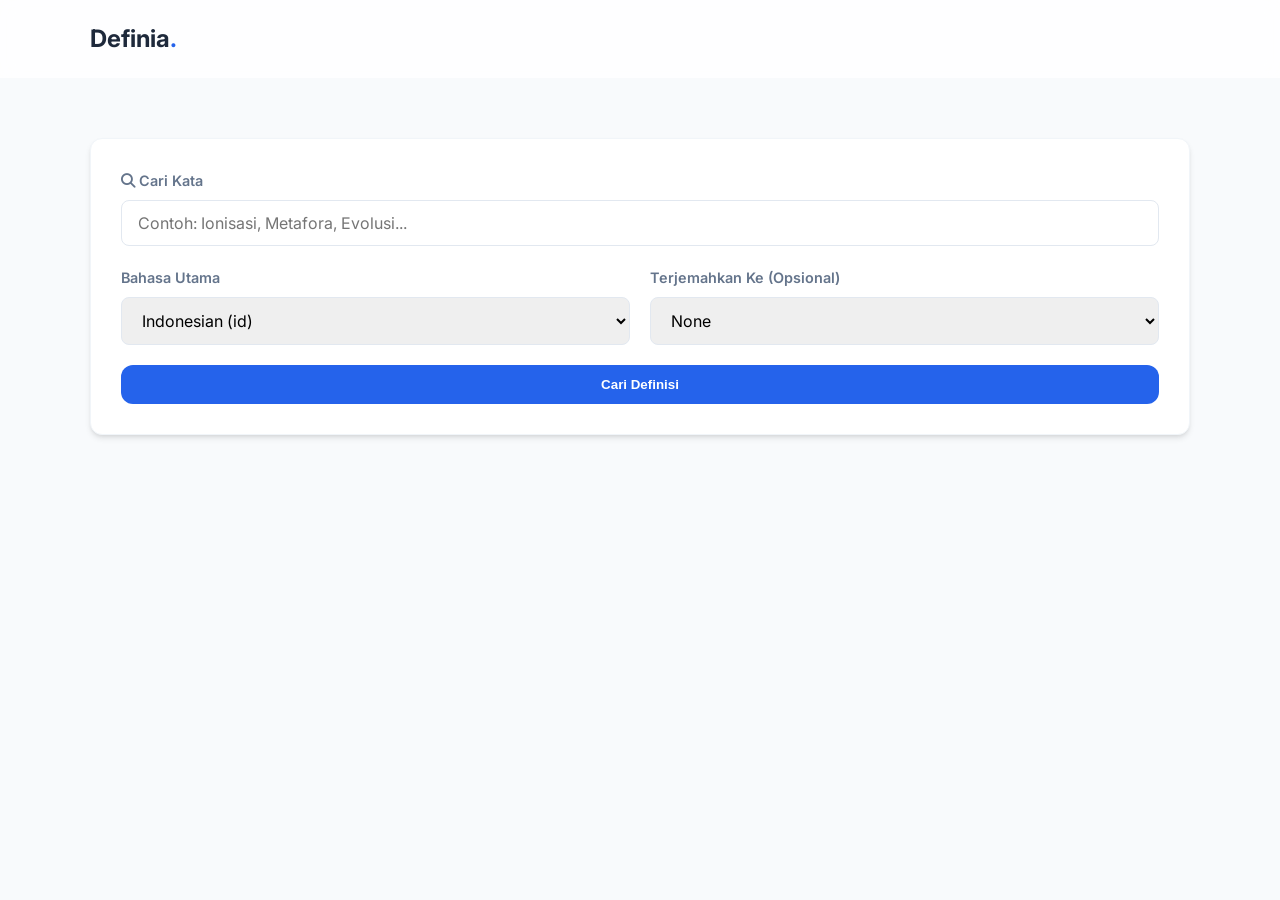
==== define.html @ 72fd2062 "Add files via upload" ====
<!DOCTYPE html>
<html lang="id">
<head>
    <meta charset="UTF-8">
    <meta name="viewport" content="width=device-width, initial-scale=1.0">
    <title>Definisikan Kata - Definia</title>
    <link rel="stylesheet" href="https://cdnjs.cloudflare.com/ajax/libs/font-awesome/6.4.0/css/all.min.css">
    <link rel="stylesheet" href="style.css">
    <link href="https://fonts.googleapis.com/css2?family=Inter:wght@300;400;600;700&display=swap" rel="stylesheet">
</head>
<body class="bg-light">
    <nav class="navbar shadow-sm">
        <div class="container nav-container">
            <a href="index.html" class="logo">Definia<span>.</span></a>
        </div>
    </nav>

    <main class="container section-padding">
        <section class="search-box card">
            <div class="form-group">
                <label><i class="fas fa-search"></i> Cari Kata</label>
                <input type="text" id="wordInput" placeholder="Contoh: Ionisasi, Metafora, Evolusi..." autocomplete="off">
            </div>
            
            <div class="search-options">
                <div class="form-group">
                    <label>Bahasa Utama</label>
                    <select id="mainLang">
                        <option value="auto">Auto Detect</option>
                        <option value="id" selected>Indonesian (id)</option>
                        <option value="en">English (en)</option>
                        <option value="ar">Arabic (ar)</option>
                        <option value="zh">Chinese Mandarin (zh)</option>
                        <option value="fr">French (fr)</option>
                        <option value="es">Spanish (es)</option>
                        <option value="ru">Russian (ru)</option>
                        <option value="pt">Portuguese (pt)</option>
                        <option value="de">German (de)</option>
                        <option value="ja">Japanese (ja)</option>
                        <option value="ko">Korean (ko)</option>
                        <option value="hi">Hindi (hi)</option>
                        <option value="tr">Turkish (tr)</option>
                        <option value="it">Italian (it)</option>
                        <option value="nl">Dutch (nl)</option>
                        <option value="th">Thai (th)</option>
                        <option value="vi">Vietnamese (vi)</option>
                        <option value="ms">Malay (ms)</option>
                        <option value="jv">Javanese (jv)</option>
                        <option value="su">Sundanese (su)</option>
                    </select>
                </div>
                <div class="form-group">
                    <label>Terjemahkan Ke (Opsional)</label>
                    <select id="translateLang">
                        <option value="">None</option>
                        <option value="en">English (en)</option>
                        <option value="id">Indonesian (id)</option>
                        <option value="jv">Javanese (jv)</option>
                        <option value="su">Sundanese (su)</option>
                        </select>
                </div>
            </div>
            <button id="searchBtn" class="btn btn-primary btn-block">Cari Definisi</button>
        </section>

        <div id="loading" class="hidden text-center section-padding">
            <div class="spinner"></div>
            <p>Menganalisis kata dengan AI...</p>
        </div>

        <div id="errorMessage" class="hidden card error-card">
            <i class="fas fa-exclamation-circle"></i>
            <p>Kata tidak ditemukan atau terjadi kesalahan. Silakan coba kata lain.</p>
        </div>

        <article id="resultArea" class="hidden">
            </article>
    </main>

    <script src="script.js"></script>
</body>
</html>
---- style.css ----
:root {
    --primary: #2563eb;
    --primary-dark: #1d4ed8;
    --text-main: #1e293b;
    --text-muted: #64748b;
    --bg-light: #f8fafc;
    --white: #ffffff;
    --radius: 12px;
    --shadow: 0 4px 6px -1px rgb(0 0 0 / 0.1), 0 2px 4px -2px rgb(0 0 0 / 0.1);
    --transition: all 0.3s cubic-bezier(0.4, 0, 0.2, 1);
}

* {
    margin: 0;
    padding: 0;
    box-sizing: border-box;
}

body {
    font-family: 'Inter', sans-serif;
    color: var(--text-main);
    line-height: 1.6;
    background: var(--white);
    overflow-x: hidden;
}

.bg-light { background-color: var(--bg-light); }
.container { width: 90%; max-width: 1100px; margin: 0 auto; }
.section-padding { padding: 60px 0; }
.hidden { display: none !important; }

/* Typography */
h1 { font-size: 2.5rem; font-weight: 700; line-height: 1.2; margin-bottom: 1.5rem; }
.text-gradient { background: linear-gradient(90deg, #2563eb, #7c3aed); -webkit-background-clip: text; -webkit-text-fill-color: transparent; }
.badge { display: inline-block; padding: 4px 12px; background: #dbeafe; color: var(--primary); border-radius: 20px; font-size: 0.8rem; font-weight: 600; margin-bottom: 1rem; }

/* Buttons */
.btn { display: inline-block; padding: 12px 24px; border-radius: var(--radius); text-decoration: none; font-weight: 600; transition: var(--transition); border: none; cursor: pointer; text-align: center; }
.btn-primary { background: var(--primary); color: white; }
.btn-primary:hover { background: var(--primary-dark); transform: translateY(-2px); box-shadow: 0 10px 15px -3px rgba(37, 99, 235, 0.3); }
.btn-outline { border: 2px solid #e2e8f0; color: var(--text-main); }
.btn-block { width: 100%; display: block; }

/* Navbar */
.navbar { padding: 20px 0; position: sticky; top: 0; background: rgba(255, 255, 255, 0.8); backdrop-filter: blur(10px); z-index: 100; }
.nav-container { display: flex; justify-content: space-between; align-items: center; }
.logo { font-size: 1.5rem; font-weight: 700; color: var(--text-main); text-decoration: none; }
.logo span { color: var(--primary); }

/* Forms */
.card { background: var(--white); padding: 30px; border-radius: var(--radius); border: 1px solid #f1f5f9; box-shadow: var(--shadow); margin-bottom: 24px; }
.form-group { margin-bottom: 20px; }
.form-group label { display: block; font-size: 0.9rem; font-weight: 600; margin-bottom: 8px; color: var(--text-muted); }
input, select { width: 100%; padding: 12px 16px; border-radius: 8px; border: 1px solid #e2e8f0; font-family: inherit; font-size: 1rem; transition: var(--transition); }
input:focus, select:focus { outline: none; border-color: var(--primary); box-shadow: 0 0 0 3px rgba(37, 99, 235, 0.1); }

/* Result Layout */
.result-header { border-bottom: 2px solid #f1f5f9; padding-bottom: 20px; margin-bottom: 25px; }
.word-title { font-size: 2rem; text-transform: capitalize; }
.word-meta { color: var(--text-muted); display: flex; gap: 15px; margin-top: 5px; }
.section-title { font-size: 1.2rem; margin: 25px 0 15px; border-left: 4px solid var(--primary); padding-left: 15px; }
.meaning-box { margin-bottom: 20px; }
.meaning-box h4 { font-size: 0.9rem; color: var(--text-muted); text-transform: uppercase; letter-spacing: 1px; }
.example-list { padding-left: 20px; }
.example-list li { margin-bottom: 10px; font-style: italic; }

/* Animations */
@keyframes fadeInUp {
    from { opacity: 0; transform: translateY(20px); }
    to { opacity: 1; transform: translateY(0); }
}
.animate-up { animation: fadeInUp 0.6s forwards; }

.spinner { width: 40px; height: 40px; border: 4px solid #f3f3f3; border-top: 4px solid var(--primary); border-radius: 50%; margin: 0 auto 15px; animation: spin 1s linear infinite; }
@keyframes spin { 0% { transform: rotate(0deg); } 100% { transform: rotate(360deg); } }

/* Mobile Specific */
@media (max-width: 768px) {
    h1 { font-size: 2rem; }
    .search-options { grid-template-columns: 1fr; }
    .grid-3 { display: grid; grid-template-columns: 1fr; gap: 20px; }
}

@media (min-width: 769px) {
    .search-options { display: grid; grid-template-columns: 1fr 1fr; gap: 20px; }
    .grid-3 { display: grid; grid-template-columns: repeat(3, 1fr); gap: 30px; }
    .steps { display: grid; grid-template-columns: repeat(3, 1fr); gap: 40px; }
}
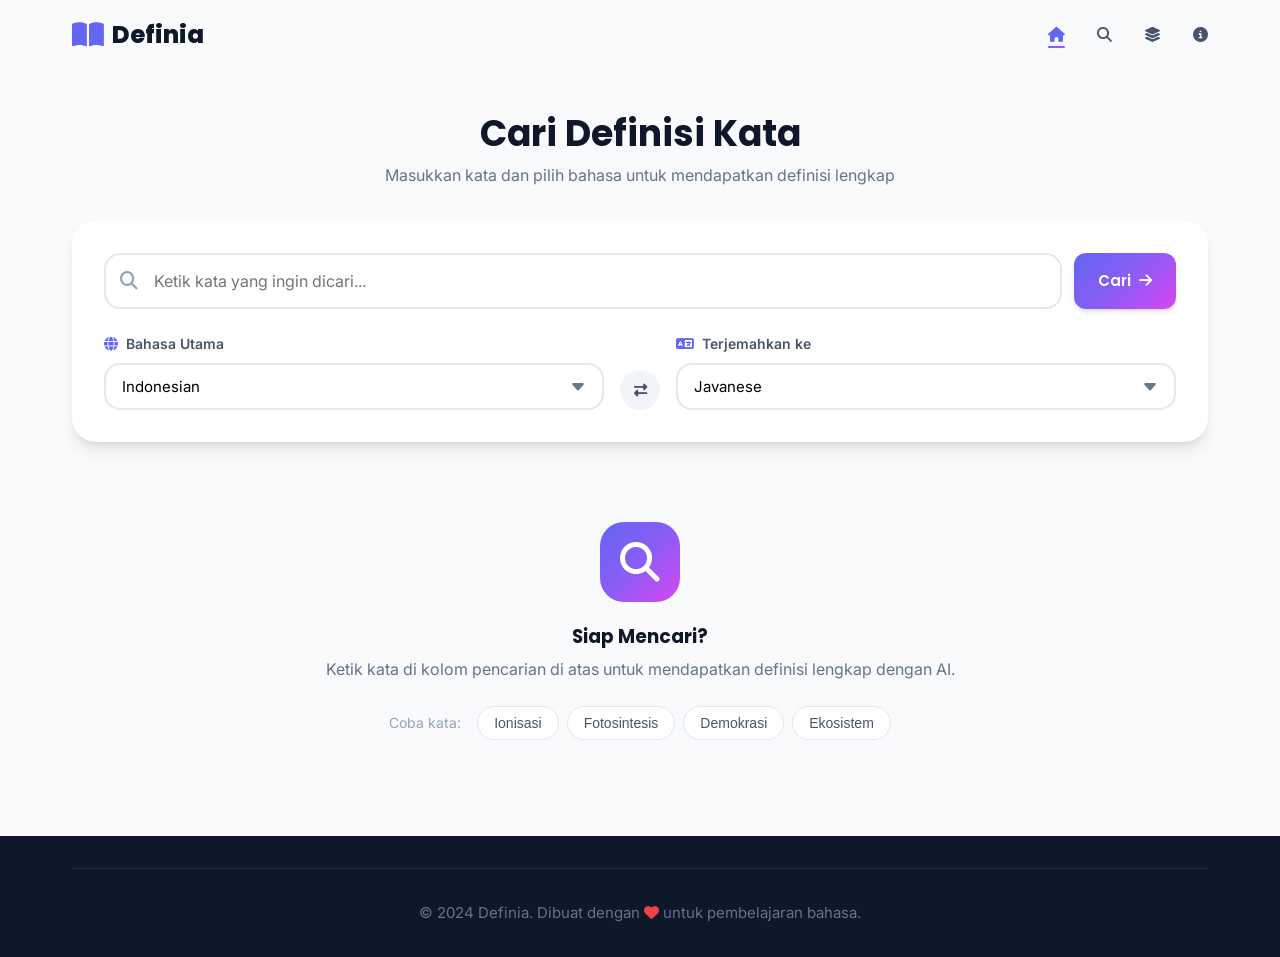
==== commit 4dacd455: "Add files via upload" ====
--- a/define.html
+++ b/define.html
@@ -3,79 +3,286 @@
 <head>
     <meta charset="UTF-8">
     <meta name="viewport" content="width=device-width, initial-scale=1.0">
-    <title>Definisikan Kata - Definia</title>
+    <title>Cari Definisi - Definia</title>
+    <link rel="preconnect" href="https://fonts.googleapis.com">
+    <link rel="preconnect" href="https://fonts.gstatic.com" crossorigin>
+    <link href="https://fonts.googleapis.com/css2?family=Inter:wght@300;400;500;600;700;800&family=Poppins:wght@400;500;600;700;800&display=swap" rel="stylesheet">
     <link rel="stylesheet" href="https://cdnjs.cloudflare.com/ajax/libs/font-awesome/6.4.0/css/all.min.css">
     <link rel="stylesheet" href="style.css">
-    <link href="https://fonts.googleapis.com/css2?family=Inter:wght@300;400;600;700&display=swap" rel="stylesheet">
 </head>
-<body class="bg-light">
-    <nav class="navbar shadow-sm">
-        <div class="container nav-container">
-            <a href="index.html" class="logo">Definia<span>.</span></a>
+<body class="define-page">
+    <!-- Navigation -->
+    <nav class="navbar navbar-scrolled">
+        <div class="container">
+            <a href="index.html" class="logo">
+                <i class="fas fa-book-open"></i>
+                <span>Definia</span>
+            </a>
+            <button class="nav-toggle" aria-label="Toggle navigation">
+                <span></span>
+                <span></span>
+                <span></span>
+            </button>
+            <ul class="nav-menu">
+                <li><a href="index.html" class="active"><i class="fa-solid fa-house"></i></a></li>
+                <li><a href="define.html"><i class="fa-solid fa-magnifying-glass"></i></a></li>
+                <li><a href="#features"><i class="fa-solid fa-layer-group"></i></a></li>
+                <li><a href="#how-it-works"><i class="fa-solid fa-circle-info"></i></a></li>
+            </ul>
         </div>
     </nav>
 
-    <main class="container section-padding">
-        <section class="search-box card">
-            <div class="form-group">
-                <label><i class="fas fa-search"></i> Cari Kata</label>
-                <input type="text" id="wordInput" placeholder="Contoh: Ionisasi, Metafora, Evolusi..." autocomplete="off">
-            </div>
-            
-            <div class="search-options">
-                <div class="form-group">
-                    <label>Bahasa Utama</label>
-                    <select id="mainLang">
-                        <option value="auto">Auto Detect</option>
-                        <option value="id" selected>Indonesian (id)</option>
-                        <option value="en">English (en)</option>
-                        <option value="ar">Arabic (ar)</option>
-                        <option value="zh">Chinese Mandarin (zh)</option>
-                        <option value="fr">French (fr)</option>
-                        <option value="es">Spanish (es)</option>
-                        <option value="ru">Russian (ru)</option>
-                        <option value="pt">Portuguese (pt)</option>
-                        <option value="de">German (de)</option>
-                        <option value="ja">Japanese (ja)</option>
-                        <option value="ko">Korean (ko)</option>
-                        <option value="hi">Hindi (hi)</option>
-                        <option value="tr">Turkish (tr)</option>
-                        <option value="it">Italian (it)</option>
-                        <option value="nl">Dutch (nl)</option>
-                        <option value="th">Thai (th)</option>
-                        <option value="vi">Vietnamese (vi)</option>
-                        <option value="ms">Malay (ms)</option>
-                        <option value="jv">Javanese (jv)</option>
-                        <option value="su">Sundanese (su)</option>
-                    </select>
-                </div>
-                <div class="form-group">
-                    <label>Terjemahkan Ke (Opsional)</label>
-                    <select id="translateLang">
-                        <option value="">None</option>
-                        <option value="en">English (en)</option>
-                        <option value="id">Indonesian (id)</option>
-                        <option value="jv">Javanese (jv)</option>
-                        <option value="su">Sundanese (su)</option>
+    <!-- Search Section -->
+    <section class="search-section">
+        <div class="container">
+            <div class="search-header">
+                <h1>Cari Definisi Kata</h1>
+                <p>Masukkan kata dan pilih bahasa untuk mendapatkan definisi lengkap</p>
+            </div>
+
+            <div class="search-box">
+                <div class="search-input-group">
+                    <div class="input-wrapper">
+                        <i class="fas fa-search"></i>
+                        <input type="text" id="wordInput" placeholder="Ketik kata yang ingin dicari..." autocomplete="off">
+                    </div>
+                    <button id="searchBtn" class="btn btn-primary btn-search">
+                        <span>Cari</span>
+                        <i class="fas fa-arrow-right"></i>
+                    </button>
+                </div>
+
+                <div class="language-selectors">
+                    <div class="lang-group">
+                        <label for="mainLang">
+                            <i class="fas fa-globe"></i>
+                            Bahasa Utama
+                        </label>
+                        <select id="mainLang">
+                            <option value="auto">Auto Detect</option>
+                            <option value="en">English</option>
+                            <option value="id" selected>Indonesian</option>
+                            <option value="ar">Arabic</option>
+                            <option value="zh">Chinese Mandarin</option>
+                            <option value="fr">French</option>
+                            <option value="es">Spanish</option>
+                            <option value="ru">Russian</option>
+                            <option value="pt">Portuguese</option>
+                            <option value="de">German</option>
+                            <option value="ja">Japanese</option>
+                            <option value="ko">Korean</option>
+                            <option value="hi">Hindi</option>
+                            <option value="tr">Turkish</option>
+                            <option value="it">Italian</option>
+                            <option value="nl">Dutch</option>
+                            <option value="th">Thai</option>
+                            <option value="vi">Vietnamese</option>
+                            <option value="ms">Malay</option>
+                            <option value="jv">Javanese</option>
+                            <option value="su">Sundanese</option>
                         </select>
-                </div>
-            </div>
-            <button id="searchBtn" class="btn btn-primary btn-block">Cari Definisi</button>
-        </section>
-
-        <div id="loading" class="hidden text-center section-padding">
-            <div class="spinner"></div>
-            <p>Menganalisis kata dengan AI...</p>
+                    </div>
+
+                    <button id="swapLang" class="swap-btn" title="Tukar bahasa">
+                        <i class="fas fa-exchange-alt"></i>
+                    </button>
+
+                    <div class="lang-group">
+                        <label for="translateLang">
+                            <i class="fas fa-language"></i>
+                            Terjemahkan ke
+                        </label>
+                        <select id="translateLang">
+                            <option value="">Tanpa Terjemahan</option>
+                            <option value="en">English</option>
+                            <option value="id">Indonesian</option>
+                            <option value="ar">Arabic</option>
+                            <option value="zh">Chinese Mandarin</option>
+                            <option value="fr">French</option>
+                            <option value="es">Spanish</option>
+                            <option value="ru">Russian</option>
+                            <option value="pt">Portuguese</option>
+                            <option value="de">German</option>
+                            <option value="ja">Japanese</option>
+                            <option value="ko">Korean</option>
+                            <option value="hi">Hindi</option>
+                            <option value="tr">Turkish</option>
+                            <option value="it">Italian</option>
+                            <option value="nl">Dutch</option>
+                            <option value="th">Thai</option>
+                            <option value="vi">Vietnamese</option>
+                            <option value="ms">Malay</option>
+                            <option value="jv" selected>Javanese</option>
+                            <option value="su">Sundanese</option>
+                        </select>
+                    </div>
+                </div>
+            </div>
+
+            <!-- Loading State -->
+            <div id="loadingState" class="loading-state hidden">
+                <div class="loading-spinner">
+                    <div class="spinner"></div>
+                </div>
+                <p>Mencari definisi...</p>
+            </div>
+
+            <!-- Error State -->
+            <div id="errorState" class="error-state hidden">
+                <div class="error-icon">
+                    <i class="fas fa-exclamation-circle"></i>
+                </div>
+                <h3>Oops! Terjadi Kesalahan</h3>
+                <p id="errorMessage">Tidak dapat menemukan definisi untuk kata tersebut.</p>
+                <button id="retryBtn" class="btn btn-secondary">
+                    <i class="fas fa-redo"></i>
+                    Coba Lagi
+                </button>
+            </div>
+
+            <!-- Results Container -->
+            <div id="resultsContainer" class="results-container hidden">
+                <!-- Main Definition Card -->
+                <div class="result-card main-result">
+                    <div class="result-header">
+                        <div class="word-title">
+                            <h2 id="resultWord">Ionisasi</h2>
+                            <span id="resultType" class="word-type">noun</span>
+                        </div>
+                        <div class="detected-lang">
+                            <i class="fas fa-flag"></i>
+                            <span id="detectedLang">Indonesian</span>
+                        </div>
+                    </div>
+
+                    <div class="result-body">
+                        <div class="meaning-section">
+                            <div class="meaning-block">
+                                <h4>
+                                    <i class="fas fa-book"></i>
+                                    Definisi Resmi
+                                </h4>
+                                <p id="officialMeaning">Proses pembentukan ion dari atom atau molekul yang netral melalui pelepasan atau penangkapan elektron.</p>
+                            </div>
+                            <div class="meaning-block">
+                                <h4>
+                                    <i class="fas fa-lightbulb"></i>
+                                    Definisi Umum
+                                </h4>
+                                <p id="generalMeaning">Ionisasi adalah fenomena perubahan suatu atom atau molekul yang awalnya bermuatan netral menjadi bermuatan listrik karena kehilangan atau mendapatkan elektron.</p>
+                            </div>
+                        </div>
+
+                        <div class="linguistic-section">
+                            <h4>
+                                <i class="fas fa-history"></i>
+                                Informasi Linguistik
+                            </h4>
+                            <div class="linguistic-content">
+                                <div class="etymology">
+                                    <strong>Etimologi:</strong>
+                                    <p id="etymology">Berasal dari kata serapan bahasa Inggris 'ionization'.</p>
+                                </div>
+                                <div class="usage-context">
+                                    <strong>Konteks Penggunaan:</strong>
+                                    <ul id="usageContext">
+                                        <li>Fisika atom</li>
+                                        <li>Kimia analitik</li>
+                                        <li>Teknologi kelistrikan</li>
+                                        <li>Ilmu atmosfer</li>
+                                    </ul>
+                                </div>
+                            </div>
+                        </div>
+
+                        <div class="examples-section">
+                            <h4>
+                                <i class="fas fa-quote-left"></i>
+                                Contoh Penggunaan
+                            </h4>
+                            <ul id="examplesList">
+                                <li>Radiasi ultraviolet dapat menyebabkan ionisasi gas di lapisan atas atmosfer.</li>
+                                <li>Energi ionisasi adalah energi minimal yang dibutuhkan untuk melepaskan elektron terluar.</li>
+                                <li>Proses ionisasi udara digunakan dalam alat pembersih udara modern.</li>
+                            </ul>
+                        </div>
+                    </div>
+                </div>
+
+                <!-- Translation Card -->
+                <div id="translationCard" class="result-card translation-result hidden">
+                    <div class="translation-header">
+                        <i class="fas fa-language"></i>
+                        <h3>Terjemahan</h3>
+                        <span id="translatedLang" class="translated-lang-badge">Javanese</span>
+                    </div>
+                    <div class="translation-body">
+                        <div class="meaning-section">
+                            <div class="meaning-block">
+                                <h4>Definisi Resmi</h4>
+                                <p id="translatedOfficial">Prosès maluné atom utawa molekul sing mauné nétral dadi ion kanthi cara ngculaké utawa nampa èlèktron.</p>
+                            </div>
+                            <div class="meaning-block">
+                                <h4>Definisi Umum</h4>
+                                <p id="translatedGeneral">Ionisasi yaiku kedadéan owahé atom utawa molekul sing mauné nétral dadi duwé muatan listrik amarga kélangan utawa olèh tambahan èlèktron.</p>
+                            </div>
+                        </div>
+
+                        <div class="linguistic-section">
+                            <h4>Informasi Linguistik</h4>
+                            <div class="etymology">
+                                <strong>Etimologi:</strong>
+                                <p id="translatedEtymology">Asalé saka tembung serapan basa Inggris 'ionization'.</p>
+                            </div>
+                            <div class="usage-context">
+                                <strong>Konteks Penggunaan:</strong>
+                                <ul id="translatedUsageContext">
+                                    <li>Fisika atom</li>
+                                    <li>Kimia analitik</li>
+                                    <li>Tèknologi kelistrikan</li>
+                                    <li>Èlmu atmosfer</li>
+                                </ul>
+                            </div>
+                        </div>
+
+                        <div class="examples-section">
+                            <h4>Contoh Penggunaan</h4>
+                            <ul id="translatedExamples">
+                                <li>Radiasi ultraviolet bisa njalari ionisasi gas ing lapisan dhuwur atmosfer.</li>
+                                <li>Energi ionisasi yaiku ènergi paling sithik sing dibutuhaké kanggo ngculaké èlèktron paling njaba.</li>
+                                <li>Prosès ionisasi hawa digunakaké ing piranti pembersih hawa modhèren.</li>
+                            </ul>
+                        </div>
+                    </div>
+                </div>
+            </div>
+
+            <!-- Empty State -->
+            <div id="emptyState" class="empty-state">
+                <div class="empty-illustration">
+                    <i class="fas fa-search"></i>
+                </div>
+                <h3>Siap Mencari?</h3>
+                <p>Ketik kata di kolom pencarian di atas untuk mendapatkan definisi lengkap dengan AI.</p>
+                <div class="quick-suggestions">
+                    <span class="suggestion-label">Coba kata:</span>
+                    <button class="suggestion-chip" data-word="ionisasi">Ionisasi</button>
+                    <button class="suggestion-chip" data-word="fotosintesis">Fotosintesis</button>
+                    <button class="suggestion-chip" data-word="demokrasi">Demokrasi</button>
+                    <button class="suggestion-chip" data-word="ekosistem">Ekosistem</button>
+                </div>
+            </div>
         </div>
-
-        <div id="errorMessage" class="hidden card error-card">
-            <i class="fas fa-exclamation-circle"></i>
-            <p>Kata tidak ditemukan atau terjadi kesalahan. Silakan coba kata lain.</p>
+    </section>
+
+    <!-- Footer -->
+    <footer class="footer footer-minimal">
+        <div class="container">
+            <div class="footer-bottom">
+                <p>&copy; 2024 Definia. Dibuat dengan <i class="fas fa-heart"></i> untuk pembelajaran bahasa.</p>
+            </div>
         </div>
-
-        <article id="resultArea" class="hidden">
-            </article>
-    </main>
+    </footer>
 
     <script src="script.js"></script>
 </body>
--- a/style.css
+++ b/style.css
@@ -1,88 +1,1403 @@
+/* ============================================
+   DEFINIA - AI Dictionary
+   Modern, Clean, Professional Design
+   ============================================ */
+
+/* CSS Variables */
 :root {
-    --primary: #2563eb;
-    --primary-dark: #1d4ed8;
-    --text-main: #1e293b;
-    --text-muted: #64748b;
-    --bg-light: #f8fafc;
+    --primary: #6366f1;
+    --primary-dark: #4f46e5;
+    --primary-light: #818cf8;
+    --secondary: #06b6d4;
+    --accent: #f59e0b;
+    --success: #10b981;
+    --error: #ef4444;
+    
+    --gray-50: #f8fafc;
+    --gray-100: #f1f5f9;
+    --gray-200: #e2e8f0;
+    --gray-300: #cbd5e1;
+    --gray-400: #94a3b8;
+    --gray-500: #64748b;
+    --gray-600: #475569;
+    --gray-700: #334155;
+    --gray-800: #1e293b;
+    --gray-900: #0f172a;
+    
     --white: #ffffff;
-    --radius: 12px;
-    --shadow: 0 4px 6px -1px rgb(0 0 0 / 0.1), 0 2px 4px -2px rgb(0 0 0 / 0.1);
+    --black: #000000;
+    
+    --gradient-primary: linear-gradient(135deg, #6366f1 0%, #8b5cf6 50%, #d946ef 100%);
+    --gradient-secondary: linear-gradient(135deg, #06b6d4 0%, #3b82f6 100%);
+    --gradient-dark: linear-gradient(135deg, #1e293b 0%, #0f172a 100%);
+    
+    --shadow-sm: 0 1px 2px 0 rgb(0 0 0 / 0.05);
+    --shadow: 0 1px 3px 0 rgb(0 0 0 / 0.1), 0 1px 2px -1px rgb(0 0 0 / 0.1);
+    --shadow-md: 0 4px 6px -1px rgb(0 0 0 / 0.1), 0 2px 4px -2px rgb(0 0 0 / 0.1);
+    --shadow-lg: 0 10px 15px -3px rgb(0 0 0 / 0.1), 0 4px 6px -4px rgb(0 0 0 / 0.1);
+    --shadow-xl: 0 20px 25px -5px rgb(0 0 0 / 0.1), 0 8px 10px -6px rgb(0 0 0 / 0.1);
+    --shadow-glow: 0 0 40px -10px rgba(99, 102, 241, 0.5);
+    
+    --radius-sm: 0.375rem;
+    --radius: 0.5rem;
+    --radius-md: 0.75rem;
+    --radius-lg: 1rem;
+    --radius-xl: 1.5rem;
+    --radius-full: 9999px;
+    
     --transition: all 0.3s cubic-bezier(0.4, 0, 0.2, 1);
-}
-
-* {
+    --transition-fast: all 0.15s cubic-bezier(0.4, 0, 0.2, 1);
+    
+    --font-sans: 'Inter', -apple-system, BlinkMacSystemFont, 'Segoe UI', sans-serif;
+    --font-display: 'Poppins', var(--font-sans);
+}
+
+/* Reset & Base */
+*, *::before, *::after {
+    box-sizing: border-box;
     margin: 0;
     padding: 0;
-    box-sizing: border-box;
+}
+
+html {
+    scroll-behavior: smooth;
+    -webkit-font-smoothing: antialiased;
+    -moz-osx-font-smoothing: grayscale;
 }
 
 body {
-    font-family: 'Inter', sans-serif;
-    color: var(--text-main);
+    font-family: var(--font-sans);
+    font-size: 16px;
     line-height: 1.6;
+    color: var(--gray-700);
+    background-color: var(--white);
+    overflow-x: hidden;
+}
+
+a {
+    text-decoration: none;
+    color: inherit;
+    transition: var(--transition);
+}
+
+ul {
+    list-style: none;
+}
+
+img {
+    max-width: 100%;
+    height: auto;
+    display: block;
+}
+
+/* Container */
+.container {
+    width: 100%;
+    max-width: 1200px;
+    margin: 0 auto;
+    padding: 0 1.5rem;
+}
+
+/* Typography */
+h1, h2, h3, h4, h5, h6 {
+    font-family: var(--font-display);
+    font-weight: 700;
+    line-height: 1.2;
+    color: var(--gray-900);
+}
+
+.gradient-text {
+    background: var(--gradient-primary);
+    -webkit-background-clip: text;
+    -webkit-text-fill-color: transparent;
+    background-clip: text;
+}
+
+/* Buttons */
+.btn {
+    display: inline-flex;
+    align-items: center;
+    justify-content: center;
+    gap: 0.5rem;
+    padding: 0.75rem 1.5rem;
+    font-family: var(--font-display);
+    font-size: 0.9375rem;
+    font-weight: 600;
+    border: none;
+    border-radius: var(--radius-lg);
+    cursor: pointer;
+    transition: var(--transition);
+    white-space: nowrap;
+}
+
+.btn-primary {
+    background: var(--gradient-primary);
+    color: var(--white);
+    box-shadow: var(--shadow-md), 0 0 0 0 rgba(99, 102, 241, 0.4);
+}
+
+.btn-primary:hover {
+    transform: translateY(-2px);
+    box-shadow: var(--shadow-lg), 0 0 0 4px rgba(99, 102, 241, 0.2);
+}
+
+.btn-secondary {
+    background: var(--gray-100);
+    color: var(--gray-700);
+}
+
+.btn-secondary:hover {
+    background: var(--gray-200);
+}
+
+.btn-ghost {
+    background: transparent;
+    color: var(--gray-600);
+    border: 2px solid var(--gray-200);
+}
+
+.btn-ghost:hover {
+    border-color: var(--primary);
+    color: var(--primary);
+    background: rgba(99, 102, 241, 0.05);
+}
+
+.btn-white {
     background: var(--white);
-    overflow-x: hidden;
-}
-
-.bg-light { background-color: var(--bg-light); }
-.container { width: 90%; max-width: 1100px; margin: 0 auto; }
-.section-padding { padding: 60px 0; }
-.hidden { display: none !important; }
-
-/* Typography */
-h1 { font-size: 2.5rem; font-weight: 700; line-height: 1.2; margin-bottom: 1.5rem; }
-.text-gradient { background: linear-gradient(90deg, #2563eb, #7c3aed); -webkit-background-clip: text; -webkit-text-fill-color: transparent; }
-.badge { display: inline-block; padding: 4px 12px; background: #dbeafe; color: var(--primary); border-radius: 20px; font-size: 0.8rem; font-weight: 600; margin-bottom: 1rem; }
-
-/* Buttons */
-.btn { display: inline-block; padding: 12px 24px; border-radius: var(--radius); text-decoration: none; font-weight: 600; transition: var(--transition); border: none; cursor: pointer; text-align: center; }
-.btn-primary { background: var(--primary); color: white; }
-.btn-primary:hover { background: var(--primary-dark); transform: translateY(-2px); box-shadow: 0 10px 15px -3px rgba(37, 99, 235, 0.3); }
-.btn-outline { border: 2px solid #e2e8f0; color: var(--text-main); }
-.btn-block { width: 100%; display: block; }
-
-/* Navbar */
-.navbar { padding: 20px 0; position: sticky; top: 0; background: rgba(255, 255, 255, 0.8); backdrop-filter: blur(10px); z-index: 100; }
-.nav-container { display: flex; justify-content: space-between; align-items: center; }
-.logo { font-size: 1.5rem; font-weight: 700; color: var(--text-main); text-decoration: none; }
-.logo span { color: var(--primary); }
-
-/* Forms */
-.card { background: var(--white); padding: 30px; border-radius: var(--radius); border: 1px solid #f1f5f9; box-shadow: var(--shadow); margin-bottom: 24px; }
-.form-group { margin-bottom: 20px; }
-.form-group label { display: block; font-size: 0.9rem; font-weight: 600; margin-bottom: 8px; color: var(--text-muted); }
-input, select { width: 100%; padding: 12px 16px; border-radius: 8px; border: 1px solid #e2e8f0; font-family: inherit; font-size: 1rem; transition: var(--transition); }
-input:focus, select:focus { outline: none; border-color: var(--primary); box-shadow: 0 0 0 3px rgba(37, 99, 235, 0.1); }
-
-/* Result Layout */
-.result-header { border-bottom: 2px solid #f1f5f9; padding-bottom: 20px; margin-bottom: 25px; }
-.word-title { font-size: 2rem; text-transform: capitalize; }
-.word-meta { color: var(--text-muted); display: flex; gap: 15px; margin-top: 5px; }
-.section-title { font-size: 1.2rem; margin: 25px 0 15px; border-left: 4px solid var(--primary); padding-left: 15px; }
-.meaning-box { margin-bottom: 20px; }
-.meaning-box h4 { font-size: 0.9rem; color: var(--text-muted); text-transform: uppercase; letter-spacing: 1px; }
-.example-list { padding-left: 20px; }
-.example-list li { margin-bottom: 10px; font-style: italic; }
+    color: var(--primary);
+    box-shadow: var(--shadow-lg);
+}
+
+.btn-white:hover {
+    transform: translateY(-2px);
+    box-shadow: var(--shadow-xl);
+}
+
+.btn-lg {
+    padding: 1rem 2rem;
+    font-size: 1rem;
+}
+
+.btn-search {
+    padding: 0 1.5rem;
+    height: 100%;
+    border-radius: var(--radius-md);
+}
+
+/* Navigation */
+.navbar {
+    position: fixed;
+    top: 0;
+    left: 0;
+    right: 0;
+    z-index: 1000;
+    padding: 1rem 0;
+    transition: var(--transition);
+    background: transparent;
+}
+
+.navbar-scrolled {
+    background: rgba(255, 255, 255, 0.9);
+    backdrop-filter: blur(20px);
+    box-shadow: var(--shadow-sm);
+    padding: 0.75rem 0;
+}
+
+.navbar .container {
+    display: flex;
+    align-items: center;
+    justify-content: space-between;
+}
+
+.logo {
+    display: flex;
+    align-items: center;
+    gap: 0.5rem;
+    font-family: var(--font-display);
+    font-size: 1.5rem;
+    font-weight: 800;
+    color: var(--gray-900);
+}
+
+.logo i {
+    color: var(--primary);
+    font-size: 1.75rem;
+}
+
+.nav-menu {
+    display: flex;
+    align-items: center;
+    gap: 2rem;
+}
+
+.nav-menu a {
+    font-size: 0.9375rem;
+    font-weight: 500;
+    color: var(--gray-600);
+    position: relative;
+}
+
+.nav-menu a:hover,
+.nav-menu a.active {
+    color: var(--primary);
+}
+
+.nav-menu a.active::after {
+    content: '';
+    position: absolute;
+    bottom: -4px;
+    left: 0;
+    right: 0;
+    height: 2px;
+    background: var(--gradient-primary);
+    border-radius: var(--radius-full);
+}
+
+.nav-toggle {
+    display: none;
+    flex-direction: column;
+    gap: 4px;
+    background: none;
+    border: none;
+    cursor: pointer;
+    padding: 0.5rem;
+}
+
+.nav-toggle span {
+    display: block;
+    width: 24px;
+    height: 2px;
+    background: var(--gray-700);
+    border-radius: var(--radius-full);
+    transition: var(--transition);
+}
+
+/* Hero Section */
+.hero {
+    position: relative;
+    min-height: 100vh;
+    display: flex;
+    align-items: center;
+    padding: 6rem 0 4rem;
+    overflow: hidden;
+}
+
+.hero-bg {
+    position: absolute;
+    inset: 0;
+    background: 
+        radial-gradient(ellipse at 20% 20%, rgba(99, 102, 241, 0.15) 0%, transparent 50%),
+        radial-gradient(ellipse at 80% 80%, rgba(139, 92, 246, 0.1) 0%, transparent 50%),
+        radial-gradient(ellipse at 50% 50%, rgba(6, 182, 212, 0.05) 0%, transparent 70%);
+    z-index: -1;
+}
+
+.hero .container {
+    display: grid;
+    grid-template-columns: 1fr;
+    gap: 3rem;
+    align-items: center;
+}
+
+.hero-content {
+    animation: fadeInUp 0.8s ease-out;
+}
+
+.hero-badge {
+    display: inline-flex;
+    align-items: center;
+    gap: 0.5rem;
+    padding: 0.5rem 1rem;
+    background: rgba(99, 102, 241, 0.1);
+    color: var(--primary);
+    font-size: 0.875rem;
+    font-weight: 600;
+    border-radius: var(--radius-full);
+    margin-bottom: 1.5rem;
+}
+
+.hero-badge i {
+    color: var(--accent);
+}
+
+.hero-title {
+    font-size: clamp(2.5rem, 8vw, 4rem);
+    font-weight: 800;
+    line-height: 1.1;
+    margin-bottom: 1.5rem;
+    color: var(--gray-900);
+}
+
+.hero-description {
+    font-size: 1.125rem;
+    color: var(--gray-500);
+    max-width: 540px;
+    margin-bottom: 2rem;
+}
+
+.hero-actions {
+    display: flex;
+    flex-wrap: wrap;
+    gap: 1rem;
+    margin-bottom: 3rem;
+}
+
+.hero-stats {
+    display: flex;
+    gap: 2.5rem;
+}
+
+.stat-item {
+    display: flex;
+    flex-direction: column;
+    gap: 0.25rem;
+}
+
+.stat-number {
+    font-family: var(--font-display);
+    font-size: 1.75rem;
+    font-weight: 800;
+    color: var(--gray-900);
+}
+
+.stat-label {
+    font-size: 0.875rem;
+    color: var(--gray-500);
+}
+
+/* Hero Visual */
+.hero-visual {
+    position: relative;
+    display: none;
+    animation: fadeInUp 0.8s ease-out 0.2s both;
+}
+
+.search-preview {
+    background: var(--white);
+    border-radius: var(--radius-xl);
+    box-shadow: var(--shadow-xl), var(--shadow-glow);
+    overflow: hidden;
+    max-width: 400px;
+    margin: 0 auto;
+}
+
+.search-preview-header {
+    padding: 1rem;
+    background: var(--gray-50);
+    border-bottom: 1px solid var(--gray-100);
+}
+
+.dots {
+    display: flex;
+    gap: 0.5rem;
+}
+
+.dots span {
+    width: 12px;
+    height: 12px;
+    border-radius: 50%;
+    background: var(--gray-300);
+}
+
+.dots span:first-child { background: #ef4444; }
+.dots span:nth-child(2) { background: #f59e0b; }
+.dots span:last-child { background: #10b981; }
+
+.search-preview-body {
+    padding: 1.5rem;
+}
+
+.preview-input {
+    display: flex;
+    align-items: center;
+    gap: 0.75rem;
+    padding: 0.75rem 1rem;
+    background: var(--gray-50);
+    border-radius: var(--radius-lg);
+    color: var(--gray-600);
+    margin-bottom: 1rem;
+}
+
+.preview-input span {
+    color: var(--gray-900);
+    font-weight: 500;
+}
+
+.preview-result {
+    padding: 1rem;
+    background: linear-gradient(135deg, rgba(99, 102, 241, 0.05) 0%, rgba(139, 92, 246, 0.05) 100%);
+    border-radius: var(--radius-lg);
+    border-left: 3px solid var(--primary);
+}
+
+.preview-word {
+    font-family: var(--font-display);
+    font-size: 1.25rem;
+    font-weight: 700;
+    color: var(--gray-900);
+    margin-bottom: 0.5rem;
+}
+
+.preview-word .type {
+    font-size: 0.75rem;
+    font-weight: 600;
+    color: var(--primary);
+    background: rgba(99, 102, 241, 0.1);
+    padding: 0.25rem 0.5rem;
+    border-radius: var(--radius-full);
+    margin-left: 0.5rem;
+}
+
+.preview-meaning {
+    font-size: 0.875rem;
+    color: var(--gray-500);
+    line-height: 1.5;
+}
+
+.floating-card {
+    position: absolute;
+    display: flex;
+    align-items: center;
+    gap: 0.5rem;
+    padding: 0.75rem 1rem;
+    background: var(--white);
+    border-radius: var(--radius-lg);
+    box-shadow: var(--shadow-lg);
+    font-size: 0.875rem;
+    font-weight: 600;
+    color: var(--gray-700);
+    animation: float 3s ease-in-out infinite;
+}
+
+.floating-card i {
+    color: var(--primary);
+}
+
+.card-1 {
+    top: 10%;
+    left: -10%;
+    animation-delay: 0s;
+}
+
+.card-2 {
+    top: 30%;
+    right: -5%;
+    animation-delay: 0.5s;
+}
+
+.card-3 {
+    bottom: 20%;
+    left: -5%;
+    animation-delay: 1s;
+}
+
+/* Section Styles */
+section {
+    padding: 5rem 0;
+}
+
+.section-header {
+    text-align: center;
+    max-width: 640px;
+    margin: 0 auto 3rem;
+}
+
+.section-tag {
+    display: inline-block;
+    padding: 0.5rem 1rem;
+    background: rgba(99, 102, 241, 0.1);
+    color: var(--primary);
+    font-size: 0.875rem;
+    font-weight: 600;
+    border-radius: var(--radius-full);
+    margin-bottom: 1rem;
+}
+
+.section-title {
+    font-size: clamp(1.875rem, 5vw, 2.5rem);
+    margin-bottom: 1rem;
+}
+
+.section-description {
+    font-size: 1.125rem;
+    color: var(--gray-500);
+}
+
+/* Features Section */
+.features {
+    background: var(--gray-50);
+}
+
+.features-grid {
+    display: grid;
+    grid-template-columns: 1fr;
+    gap: 1.5rem;
+}
+
+.feature-card {
+    background: var(--white);
+    padding: 2rem;
+    border-radius: var(--radius-xl);
+    box-shadow: var(--shadow);
+    transition: var(--transition);
+    border: 1px solid var(--gray-100);
+}
+
+.feature-card:hover {
+    transform: translateY(-4px);
+    box-shadow: var(--shadow-xl);
+    border-color: rgba(99, 102, 241, 0.2);
+}
+
+.feature-icon {
+    width: 56px;
+    height: 56px;
+    display: flex;
+    align-items: center;
+    justify-content: center;
+    background: var(--gradient-primary);
+    color: var(--white);
+    font-size: 1.5rem;
+    border-radius: var(--radius-lg);
+    margin-bottom: 1.25rem;
+}
+
+.feature-card h3 {
+    font-size: 1.25rem;
+    margin-bottom: 0.75rem;
+}
+
+.feature-card p {
+    color: var(--gray-500);
+    font-size: 0.9375rem;
+    line-height: 1.6;
+}
+
+/* How It Works */
+.how-it-works {
+    background: var(--white);
+}
+
+.steps {
+    display: flex;
+    flex-direction: column;
+    align-items: center;
+    gap: 2rem;
+}
+
+.step {
+    text-align: center;
+    max-width: 280px;
+}
+
+.step-number {
+    width: 40px;
+    height: 40px;
+    display: flex;
+    align-items: center;
+    justify-content: center;
+    background: var(--gradient-primary);
+    color: var(--white);
+    font-family: var(--font-display);
+    font-size: 1.125rem;
+    font-weight: 700;
+    border-radius: 50%;
+    margin: 0 auto 1rem;
+}
+
+.step-icon {
+    width: 80px;
+    height: 80px;
+    display: flex;
+    align-items: center;
+    justify-content: center;
+    background: var(--gray-50);
+    color: var(--primary);
+    font-size: 2rem;
+    border-radius: var(--radius-xl);
+    margin: 0 auto 1.25rem;
+    transition: var(--transition);
+}
+
+.step:hover .step-icon {
+    background: var(--gradient-primary);
+    color: var(--white);
+    transform: scale(1.05);
+}
+
+.step h3 {
+    font-size: 1.25rem;
+    margin-bottom: 0.75rem;
+}
+
+.step p {
+    color: var(--gray-500);
+    font-size: 0.9375rem;
+}
+
+.step-connector {
+    display: none;
+    color: var(--gray-300);
+    font-size: 1.5rem;
+}
+
+/* Audience Section */
+.audience {
+    background: var(--gray-50);
+}
+
+.audience-grid {
+    display: grid;
+    grid-template-columns: 1fr;
+    gap: 1.5rem;
+}
+
+.audience-card {
+    background: var(--white);
+    padding: 2rem;
+    border-radius: var(--radius-xl);
+    text-align: center;
+    transition: var(--transition);
+    border: 1px solid var(--gray-100);
+}
+
+.audience-card:hover {
+    transform: translateY(-4px);
+    box-shadow: var(--shadow-lg);
+}
+
+.audience-icon {
+    width: 72px;
+    height: 72px;
+    display: flex;
+    align-items: center;
+    justify-content: center;
+    background: var(--gradient-secondary);
+    color: var(--white);
+    font-size: 2rem;
+    border-radius: 50%;
+    margin: 0 auto 1.5rem;
+}
+
+.audience-card h3 {
+    font-size: 1.25rem;
+    margin-bottom: 0.75rem;
+}
+
+.audience-card p {
+    color: var(--gray-500);
+    font-size: 0.9375rem;
+}
+
+/* CTA Section */
+.cta {
+    background: var(--gradient-primary);
+    padding: 5rem 0;
+    text-align: center;
+}
+
+.cta-content h2 {
+    color: var(--white);
+    font-size: clamp(1.875rem, 5vw, 2.5rem);
+    margin-bottom: 1rem;
+}
+
+.cta-content p {
+    color: rgba(255, 255, 255, 0.9);
+    font-size: 1.125rem;
+    margin-bottom: 2rem;
+    max-width: 480px;
+    margin-left: auto;
+    margin-right: auto;
+}
+
+/* Footer */
+.footer {
+    background: var(--gray-900);
+    color: var(--gray-300);
+    padding: 4rem 0 2rem;
+}
+
+.footer-content {
+    display: grid;
+    grid-template-columns: 1fr;
+    gap: 2.5rem;
+    margin-bottom: 3rem;
+}
+
+.footer-brand .logo {
+    color: var(--white);
+    margin-bottom: 1rem;
+}
+
+.footer-brand p {
+    max-width: 320px;
+    line-height: 1.6;
+}
+
+.footer-links {
+    display: grid;
+    grid-template-columns: repeat(2, 1fr);
+    gap: 2rem;
+}
+
+.footer-group h4 {
+    color: var(--white);
+    font-size: 1rem;
+    margin-bottom: 1rem;
+}
+
+.footer-group ul {
+    display: flex;
+    flex-direction: column;
+    gap: 0.75rem;
+}
+
+.footer-group a {
+    color: var(--gray-400);
+    font-size: 0.9375rem;
+    transition: var(--transition);
+}
+
+.footer-group a:hover {
+    color: var(--white);
+}
+
+.footer-bottom {
+    padding-top: 2rem;
+    border-top: 1px solid var(--gray-800);
+    text-align: center;
+    font-size: 0.9375rem;
+    color: var(--gray-500);
+}
+
+.footer-bottom i {
+    color: var(--error);
+}
+
+.footer-minimal {
+    padding: 2rem 0;
+}
+
+/* ============================================
+   DEFINE PAGE STYLES
+   ============================================ */
+
+.define-page {
+    background: var(--gray-50);
+    min-height: 100vh;
+}
+
+.search-section {
+    padding: 7rem 0 3rem;
+}
+
+.search-header {
+    text-align: center;
+    margin-bottom: 2rem;
+}
+
+.search-header h1 {
+    font-size: clamp(1.75rem, 5vw, 2.25rem);
+    margin-bottom: 0.5rem;
+}
+
+.search-header p {
+    color: var(--gray-500);
+}
+
+.search-box {
+    background: var(--white);
+    padding: 1.5rem;
+    border-radius: var(--radius-xl);
+    box-shadow: var(--shadow-lg);
+    margin-bottom: 2rem;
+}
+
+.search-input-group {
+    display: flex;
+    flex-direction: column;
+    gap: 0.75rem;
+    margin-bottom: 1.5rem;
+}
+
+.input-wrapper {
+    position: relative;
+    flex: 1;
+}
+
+.input-wrapper i {
+    position: absolute;
+    left: 1rem;
+    top: 50%;
+    transform: translateY(-50%);
+    color: var(--gray-400);
+    font-size: 1.125rem;
+}
+
+.input-wrapper input {
+    width: 100%;
+    padding: 1rem 1rem 1rem 3rem;
+    font-size: 1rem;
+    font-family: var(--font-sans);
+    border: 2px solid var(--gray-200);
+    border-radius: var(--radius-lg);
+    outline: none;
+    transition: var(--transition);
+}
+
+.input-wrapper input:focus {
+    border-color: var(--primary);
+    box-shadow: 0 0 0 4px rgba(99, 102, 241, 0.1);
+}
+
+.language-selectors {
+    display: flex;
+    flex-direction: column;
+    gap: 1rem;
+    align-items: center;
+}
+
+.lang-group {
+    flex: 1;
+    width: 100%;
+}
+
+.lang-group label {
+    display: flex;
+    align-items: center;
+    gap: 0.5rem;
+    font-size: 0.875rem;
+    font-weight: 600;
+    color: var(--gray-600);
+    margin-bottom: 0.5rem;
+}
+
+.lang-group label i {
+    color: var(--primary);
+}
+
+.lang-group select {
+    width: 100%;
+    padding: 0.75rem 1rem;
+    font-size: 0.9375rem;
+    font-family: var(--font-sans);
+    border: 2px solid var(--gray-200);
+    border-radius: var(--radius-lg);
+    background: var(--white);
+    cursor: pointer;
+    outline: none;
+    transition: var(--transition);
+    appearance: none;
+    background-image: url("data:image/svg+xml,%3Csvg xmlns='http://www.w3.org/2000/svg' width='16' height='16' fill='%2364748b' viewBox='0 0 16 16'%3E%3Cpath d='M7.247 11.14 2.451 5.658C1.885 5.013 2.345 4 3.204 4h9.592a1 1 0 0 1 .753 1.659l-4.796 5.48a1 1 0 0 1-1.506 0z'/%3E%3C/svg%3E");
+    background-repeat: no-repeat;
+    background-position: right 1rem center;
+    padding-right: 2.5rem;
+}
+
+.lang-group select:focus {
+    border-color: var(--primary);
+}
+
+.swap-btn {
+    width: 40px;
+    height: 40px;
+    display: flex;
+    align-items: center;
+    justify-content: center;
+    background: var(--gray-100);
+    border: none;
+    border-radius: 50%;
+    color: var(--gray-600);
+    cursor: pointer;
+    transition: var(--transition);
+    transform: rotate(90deg);
+}
+
+.swap-btn:hover {
+    background: var(--primary);
+    color: var(--white);
+    transform: rotate(270deg);
+}
+
+/* States */
+.loading-state,
+.error-state,
+.empty-state {
+    text-align: center;
+    padding: 3rem 1.5rem;
+}
+
+.loading-state.hidden,
+.error-state.hidden,
+.empty-state.hidden,
+.results-container.hidden,
+.translation-result.hidden {
+    display: none;
+}
+
+.loading-spinner {
+    margin-bottom: 1rem;
+}
+
+.spinner {
+    width: 48px;
+    height: 48px;
+    border: 4px solid var(--gray-200);
+    border-top-color: var(--primary);
+    border-radius: 50%;
+    animation: spin 1s linear infinite;
+    margin: 0 auto;
+}
+
+@keyframes spin {
+    to { transform: rotate(360deg); }
+}
+
+.loading-state p {
+    color: var(--gray-500);
+    font-weight: 500;
+}
+
+.error-icon {
+    width: 64px;
+    height: 64px;
+    display: flex;
+    align-items: center;
+    justify-content: center;
+    background: rgba(239, 68, 68, 0.1);
+    color: var(--error);
+    font-size: 2rem;
+    border-radius: 50%;
+    margin: 0 auto 1rem;
+}
+
+.error-state h3 {
+    margin-bottom: 0.5rem;
+}
+
+.error-state p {
+    color: var(--gray-500);
+    margin-bottom: 1.5rem;
+}
+
+.empty-illustration {
+    width: 80px;
+    height: 80px;
+    display: flex;
+    align-items: center;
+    justify-content: center;
+    background: var(--gradient-primary);
+    color: var(--white);
+    font-size: 2.5rem;
+    border-radius: var(--radius-xl);
+    margin: 0 auto 1.5rem;
+}
+
+.empty-state h3 {
+    margin-bottom: 0.5rem;
+}
+
+.empty-state p {
+    color: var(--gray-500);
+    margin-bottom: 1.5rem;
+}
+
+.quick-suggestions {
+    display: flex;
+    flex-wrap: wrap;
+    justify-content: center;
+    gap: 0.5rem;
+    align-items: center;
+}
+
+.suggestion-label {
+    font-size: 0.875rem;
+    color: var(--gray-400);
+    margin-right: 0.5rem;
+}
+
+.suggestion-chip {
+    padding: 0.5rem 1rem;
+    background: var(--white);
+    border: 1px solid var(--gray-200);
+    border-radius: var(--radius-full);
+    font-size: 0.875rem;
+    font-weight: 500;
+    color: var(--gray-600);
+    cursor: pointer;
+    transition: var(--transition);
+}
+
+.suggestion-chip:hover {
+    background: var(--primary);
+    color: var(--white);
+    border-color: var(--primary);
+}
+
+/* Results */
+.results-container {
+    display: flex;
+    flex-direction: column;
+    gap: 1.5rem;
+    animation: fadeInUp 0.5s ease-out;
+}
+
+.result-card {
+    background: var(--white);
+    border-radius: var(--radius-xl);
+    box-shadow: var(--shadow);
+    overflow: hidden;
+    border: 1px solid var(--gray-100);
+}
+
+.result-header {
+    display: flex;
+    flex-wrap: wrap;
+    justify-content: space-between;
+    align-items: flex-start;
+    gap: 1rem;
+    padding: 1.5rem;
+    background: linear-gradient(135deg, rgba(99, 102, 241, 0.05) 0%, rgba(139, 92, 246, 0.05) 100%);
+    border-bottom: 1px solid var(--gray-100);
+}
+
+.word-title {
+    display: flex;
+    flex-wrap: wrap;
+    align-items: center;
+    gap: 0.75rem;
+}
+
+.word-title h2 {
+    font-size: clamp(1.75rem, 5vw, 2.25rem);
+    font-weight: 800;
+    text-transform: capitalize;
+}
+
+.word-type {
+    padding: 0.375rem 0.875rem;
+    background: var(--primary);
+    color: var(--white);
+    font-size: 0.875rem;
+    font-weight: 600;
+    border-radius: var(--radius-full);
+    text-transform: lowercase;
+}
+
+.detected-lang {
+    display: flex;
+    align-items: center;
+    gap: 0.5rem;
+    padding: 0.5rem 1rem;
+    background: var(--white);
+    border-radius: var(--radius-full);
+    font-size: 0.875rem;
+    font-weight: 500;
+    color: var(--gray-600);
+    box-shadow: var(--shadow-sm);
+}
+
+.detected-lang i {
+    color: var(--success);
+}
+
+.result-body {
+    padding: 1.5rem;
+}
+
+.meaning-section {
+    display: flex;
+    flex-direction: column;
+    gap: 1.5rem;
+    margin-bottom: 2rem;
+}
+
+.meaning-block h4 {
+    display: flex;
+    align-items: center;
+    gap: 0.5rem;
+    font-size: 0.875rem;
+    font-weight: 600;
+    color: var(--gray-500);
+    text-transform: uppercase;
+    letter-spacing: 0.05em;
+    margin-bottom: 0.75rem;
+}
+
+.meaning-block h4 i {
+    color: var(--primary);
+}
+
+.meaning-block p {
+    font-size: 1.0625rem;
+    line-height: 1.7;
+    color: var(--gray-700);
+}
+
+.linguistic-section,
+.examples-section {
+    margin-bottom: 2rem;
+}
+
+.linguistic-section h4,
+.examples-section h4 {
+    display: flex;
+    align-items: center;
+    gap: 0.5rem;
+    font-size: 1.125rem;
+    margin-bottom: 1rem;
+    padding-bottom: 0.75rem;
+    border-bottom: 2px solid var(--gray-100);
+}
+
+.linguistic-section h4 i,
+.examples-section h4 i {
+    color: var(--secondary);
+}
+
+.linguistic-content {
+    display: flex;
+    flex-direction: column;
+    gap: 1rem;
+}
+
+.etymology strong,
+.usage-context strong {
+    display: block;
+    font-size: 0.875rem;
+    color: var(--gray-500);
+    margin-bottom: 0.25rem;
+}
+
+.etymology p {
+    color: var(--gray-700);
+    font-style: italic;
+}
+
+.usage-context ul {
+    display: flex;
+    flex-wrap: wrap;
+    gap: 0.5rem;
+}
+
+.usage-context li {
+    padding: 0.375rem 0.875rem;
+    background: var(--gray-100);
+    border-radius: var(--radius-full);
+    font-size: 0.875rem;
+    color: var(--gray-600);
+}
+
+.examples-section ul {
+    display: flex;
+    flex-direction: column;
+    gap: 0.875rem;
+}
+
+.examples-section li {
+    position: relative;
+    padding-left: 1.5rem;
+    color: var(--gray-700);
+    line-height: 1.6;
+}
+
+.examples-section li::before {
+    content: '';
+    position: absolute;
+    left: 0;
+    top: 0.625rem;
+    width: 6px;
+    height: 6px;
+    background: var(--accent);
+    border-radius: 50%;
+}
+
+/* Translation Card */
+.translation-result {
+    border: 2px solid rgba(6, 182, 212, 0.2);
+}
+
+.translation-header {
+    display: flex;
+    align-items: center;
+    gap: 0.75rem;
+    padding: 1.25rem 1.5rem;
+    background: linear-gradient(135deg, rgba(6, 182, 212, 0.1) 0%, rgba(59, 130, 246, 0.1) 100%);
+    border-bottom: 1px solid rgba(6, 182, 212, 0.2);
+}
+
+.translation-header i {
+    font-size: 1.5rem;
+    color: var(--secondary);
+}
+
+.translation-header h3 {
+    font-size: 1.25rem;
+}
+
+.translated-lang-badge {
+    margin-left: auto;
+    padding: 0.375rem 1rem;
+    background: var(--secondary);
+    color: var(--white);
+    font-size: 0.875rem;
+    font-weight: 600;
+    border-radius: var(--radius-full);
+}
+
+.translation-body {
+    padding: 1.5rem;
+}
 
 /* Animations */
 @keyframes fadeInUp {
-    from { opacity: 0; transform: translateY(20px); }
-    to { opacity: 1; transform: translateY(0); }
-}
-.animate-up { animation: fadeInUp 0.6s forwards; }
-
-.spinner { width: 40px; height: 40px; border: 4px solid #f3f3f3; border-top: 4px solid var(--primary); border-radius: 50%; margin: 0 auto 15px; animation: spin 1s linear infinite; }
-@keyframes spin { 0% { transform: rotate(0deg); } 100% { transform: rotate(360deg); } }
-
-/* Mobile Specific */
-@media (max-width: 768px) {
-    h1 { font-size: 2rem; }
-    .search-options { grid-template-columns: 1fr; }
-    .grid-3 { display: grid; grid-template-columns: 1fr; gap: 20px; }
-}
-
-@media (min-width: 769px) {
-    .search-options { display: grid; grid-template-columns: 1fr 1fr; gap: 20px; }
-    .grid-3 { display: grid; grid-template-columns: repeat(3, 1fr); gap: 30px; }
-    .steps { display: grid; grid-template-columns: repeat(3, 1fr); gap: 40px; }
-}
+    from {
+        opacity: 0;
+        transform: translateY(20px);
+    }
+    to {
+        opacity: 1;
+        transform: translateY(0);
+    }
+}
+
+@keyframes float {
+    0%, 100% {
+        transform: translateY(0);
+    }
+    50% {
+        transform: translateY(-10px);
+    }
+}
+
+/* Responsive Styles */
+@media (min-width: 640px) {
+    .container {
+        padding: 0 2rem;
+    }
+    
+    .search-box {
+        padding: 2rem;
+    }
+    
+    .search-input-group {
+        flex-direction: row;
+        height: 56px;
+    }
+    
+    .input-wrapper input {
+        height: 100%;
+    }
+    
+    .btn-search {
+        height: 100%;
+    }
+    
+    .language-selectors {
+        flex-direction: row;
+    }
+    
+    .swap-btn {
+        transform: rotate(0);
+        align-self: flex-end;
+        margin-bottom: 0;
+    }
+    
+    .swap-btn:hover {
+        transform: rotate(180deg);
+    }
+    
+    .meaning-section {
+        flex-direction: row;
+        gap: 2rem;
+    }
+    
+    .meaning-block {
+        flex: 1;
+    }
+    
+    .footer-links {
+        grid-template-columns: repeat(3, 1fr);
+    }
+}
+
+@media (min-width: 768px) {
+    .nav-toggle {
+        display: none;
+    }
+    
+    .nav-menu {
+        display: flex;
+    }
+    
+    .hero .container {
+        grid-template-columns: 1fr 1fr;
+    }
+    
+    .hero-visual {
+        display: block;
+    }
+    
+    .features-grid {
+        grid-template-columns: repeat(2, 1fr);
+    }
+    
+    .steps {
+        flex-direction: row;
+        justify-content: center;
+    }
+    
+    .step-connector {
+        display: block;
+        align-self: center;
+    }
+    
+    .audience-grid {
+        grid-template-columns: repeat(2, 1fr);
+    }
+    
+    .footer-content {
+        grid-template-columns: 1.5fr 1fr;
+    }
+}
+
+@media (min-width: 1024px) {
+    .features-grid {
+        grid-template-columns: repeat(4, 1fr);
+    }
+    
+    .audience-grid {
+        grid-template-columns: repeat(4, 1fr);
+    }
+    
+    .result-header {
+        flex-wrap: nowrap;
+    }
+}
+
+/* Mobile Navigation Active State */
+.nav-menu.active {
+    display: flex;
+    flex-direction: column;
+    position: absolute;
+    top: 100%;
+    left: 0;
+    right: 0;
+    background: var(--white);
+    padding: 1.5rem;
+    box-shadow: var(--shadow-lg);
+    gap: 1rem;
+}
+
+.nav-toggle.active span:nth-child(1) {
+    transform: rotate(45deg) translate(5px, 5px);
+}
+
+.nav-toggle.active span:nth-child(2) {
+    opacity: 0;
+}
+
+.nav-toggle.active span:nth-child(3) {
+    transform: rotate(-45deg) translate(5px, -5px);
+}
